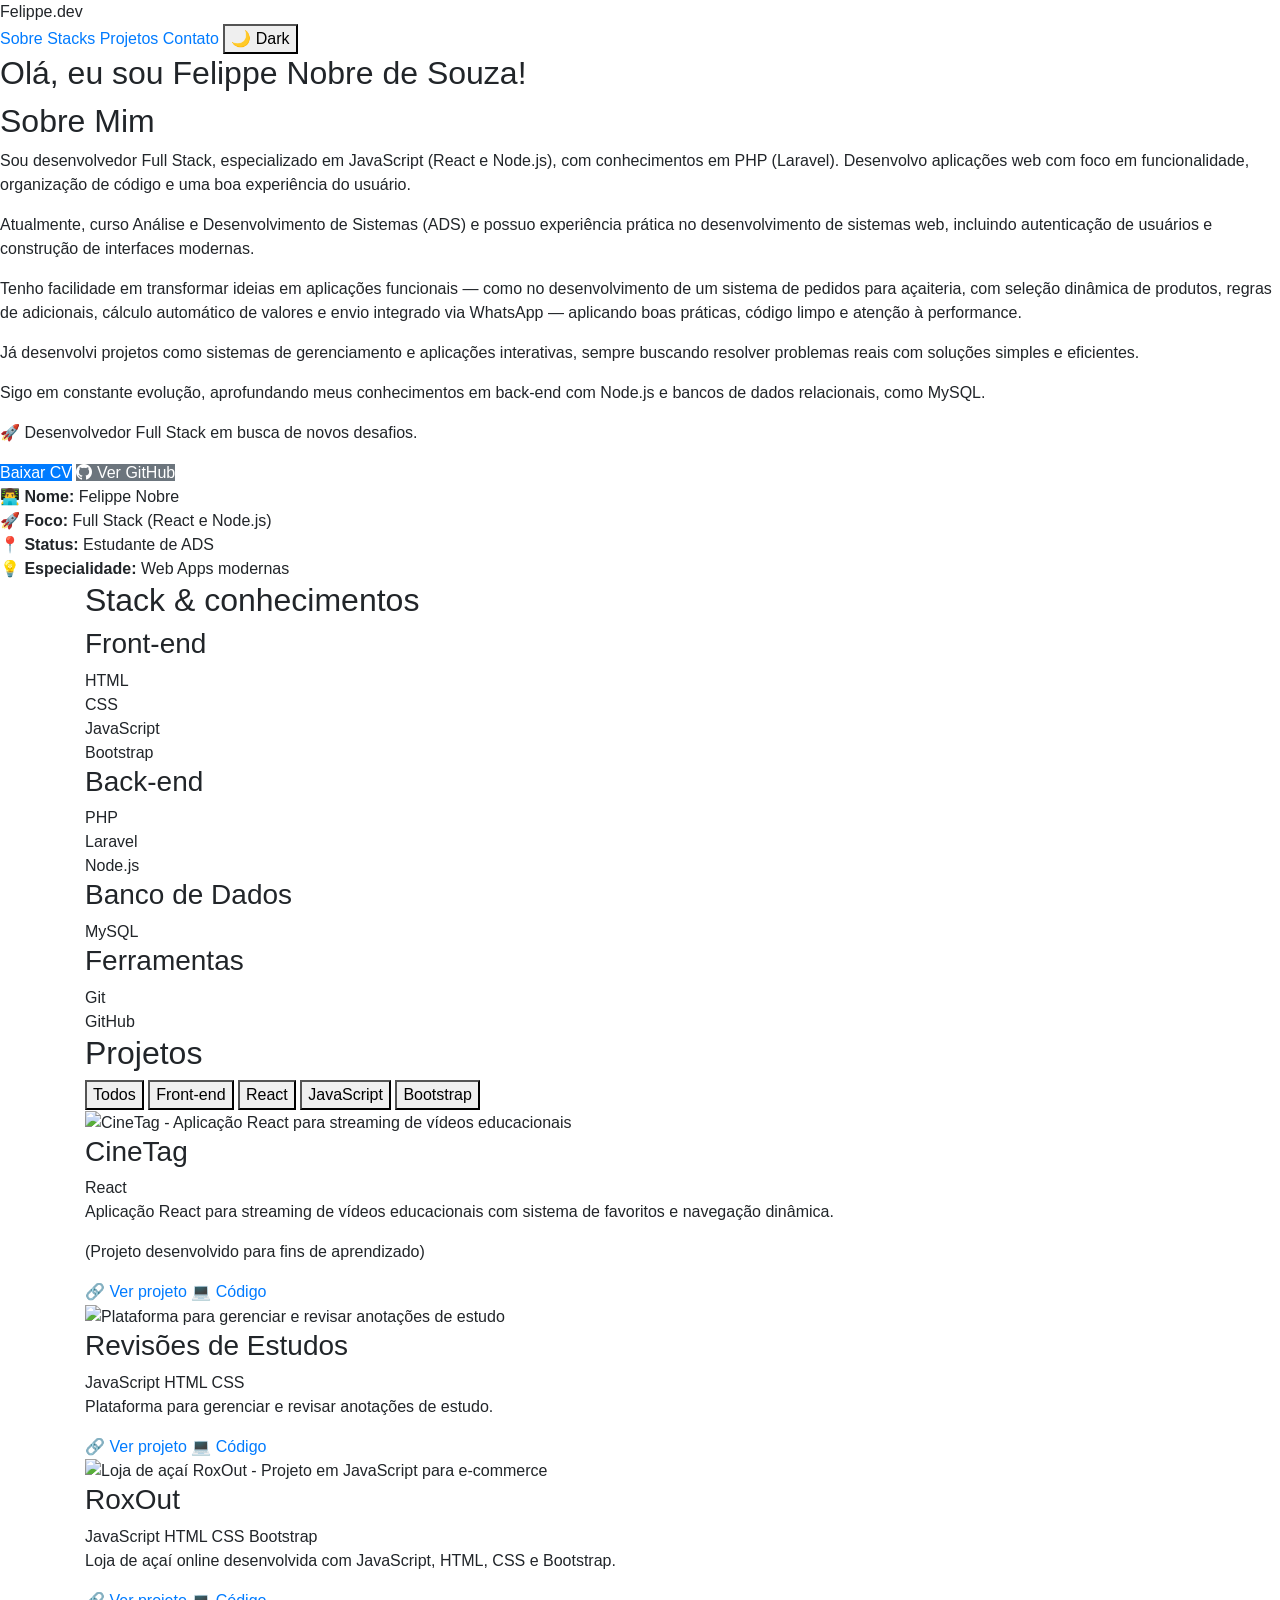
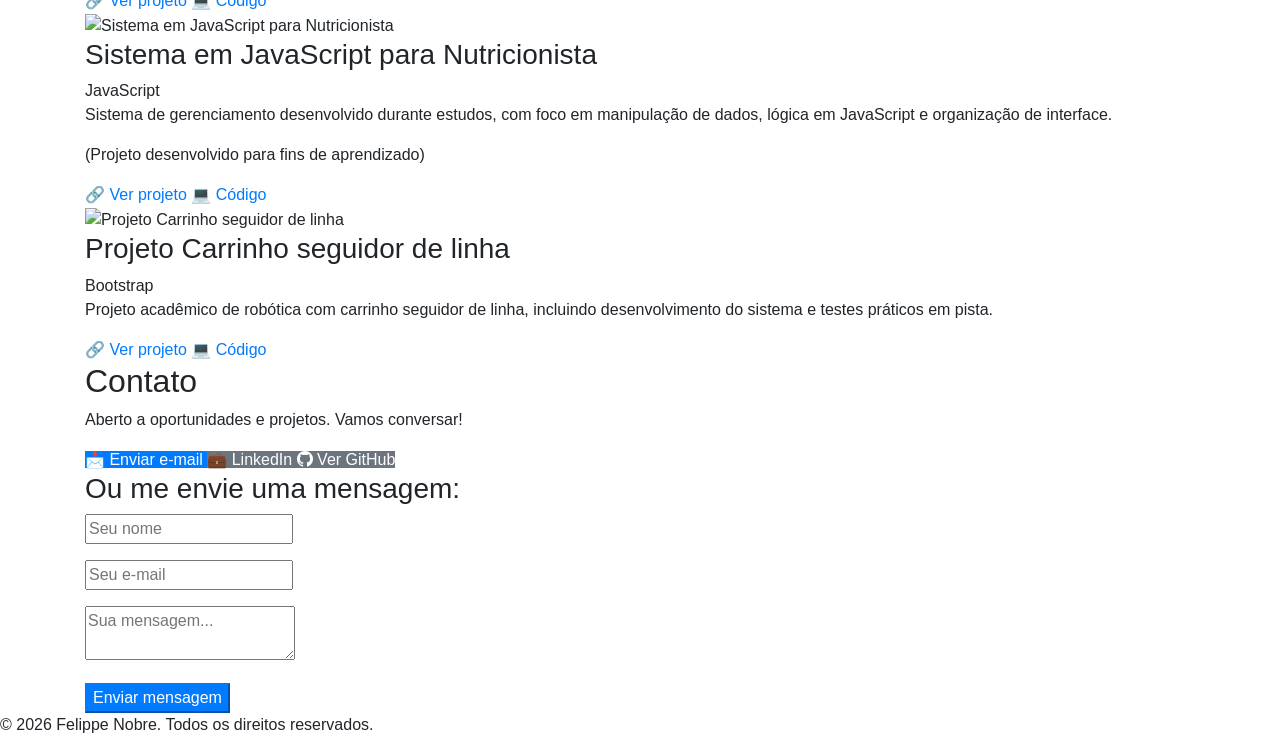
==== index.html @ be6558af "Update index.html" ====
<!DOCTYPE html>
<html lang="pt-BR">

<head>
  <meta charset="UTF-8">
  <meta name="viewport" content="width=device-width, initial-scale=1.0">
  <meta name="description"
    content="Portfólio de Felippe Nobre, desenvolvedor Full Stack especializado em JavaScript e PHP.">
  <title>Felippe Nobre</title>
  <link rel="stylesheet" href="https://stackpath.bootstrapcdn.com/bootstrap/4.5.2/css/bootstrap.min.css">
  <link rel="stylesheet" href="https://cdn.jsdelivr.net/gh/devicons/devicon@latest/devicon.min.css">
  <link href="https://cdn.jsdelivr.net/npm/bootstrap-icons@1.11.3/font/bootstrap-icons.css" rel="stylesheet">
  <link rel="stylesheet" href="src/css/style.css">
  <link rel="stylesheet" href="./src/css/theme.css">
</head>

<body>
  <header class="header">
    <div class="nav-container">

      <div class="logo">
        Felippe.dev
      </div>

      <div class="nav-links">
        <a href="#sobre">Sobre</a>
        <a href="#stacks">Stacks</a>
        <a href="#projetos">Projetos</a>
        <a href="#contato">Contato</a>
        <button class="theme-toggle" onclick="toggleTheme()" id="theme-btn">
          🌙 <span>Dark</span>
        </button>
      </div>

    </div>
  </header>
  <section class="sobre hidden" id="sobre">

    <div class="sobre-container">
      <!-- TEXTO -->
      <div class="sobre-texto">
        <h1 style="font-size: 32px; margin-bottom: 10px;">
          Olá, eu sou <span class="nome">Felippe Nobre de Souza!</span>
        </h1>
        <h2>Sobre Mim</h2>

        <p>
          Sou desenvolvedor Full Stack, especializado em JavaScript (React e Node.js), com conhecimentos em PHP (Laravel). Desenvolvo aplicações web com foco em funcionalidade, organização de código e uma boa experiência do usuário.
        </p>

        <p>
          Atualmente, curso Análise e Desenvolvimento de Sistemas (ADS) e possuo experiência prática no desenvolvimento de sistemas web, incluindo autenticação de usuários e construção de interfaces modernas.
        </p>
        <p>Tenho facilidade em transformar ideias em aplicações funcionais — como no desenvolvimento de um sistema de pedidos para açaiteria, com seleção dinâmica de produtos, regras de adicionais, cálculo automático de valores e envio integrado via WhatsApp — aplicando boas práticas, código limpo e atenção à performance.</p>
        <p>Já desenvolvi projetos como sistemas de gerenciamento e aplicações interativas, sempre buscando resolver problemas reais com soluções simples e eficientes.</p>
        <p>
          Sigo em constante evolução, aprofundando meus conhecimentos em back-end com Node.js e bancos de dados relacionais, como MySQL.
        </p>

        <p class="highlight-text">
          🚀 Desenvolvedor Full Stack em busca de novos desafios.
        </p>

        <!-- BOTÕES -->
        <div class="sobre-buttons">
          <a href="src/Curriculo-Felippe.pdf" class="btn-primary" download>Baixar CV</a>
          <a href="https://github.com/Felippe-nobre" target="_blank" class="btn-secondary bi bi-github">
            Ver GitHub
          </a>
        </div>
      </div>

      <!-- CARD LATERAL -->
      <div class="sobre-card">
        <div><strong>👨‍💻 Nome:</strong> Felippe Nobre</div>
        <div><strong>🚀 Foco:</strong> Full Stack (React e Node.js)</div>
        <div><strong>📍 Status:</strong> Estudante de ADS</div>
        <div><strong>💡 Especialidade:</strong> Web Apps modernas</div>
      </div>

    </div>

  </section>
  <section class="skills-dashboard" id="stacks">

    <div class="container">

      <h2 class="title">Stack & conhecimentos</h2>

      <div class="skills-grid">

        <!-- FRONTEND -->
        <div class="skill-box hidden">
          <h3>Front-end</h3>
          <div class="skill-items">
            <div class="item"><i class="devicon-html5-plain"></i><span>HTML</span></div>
            <div class="item"><i class="devicon-css3-plain"></i><span>CSS</span></div>
            <div class="item"><i class="devicon-javascript-plain"></i><span>JavaScript</span></div>
            <div class="item"><i class="devicon-bootstrap-plain"></i><span>Bootstrap</span></div>
          </div>
        </div>

        <!-- BACKEND -->
        <div class="skill-box hidden">
          <h3>Back-end</h3>
          <div class="skill-items">
            <div class="item"><i class="devicon-php-plain"></i><span>PHP</span></div>
            <div class="item"><i class="devicon-laravel-plain"></i><span>Laravel</span></div>
            <div class="item"><i class="devicon-nodejs-plain"></i><span>Node.js</span></div>
          </div>
        </div>

        <!-- BANCO -->
        <div class="skill-box hidden">
          <h3>Banco de Dados</h3>
          <div class="skill-items">
            <div class="item"><i class="devicon-mysql-plain"></i><span>MySQL</span></div>
          </div>
        </div>

        <!-- FERRAMENTAS -->
        <div class="skill-box hidden">
          <h3>Ferramentas</h3>
          <div class="skill-items">
            <div class="item"><i class="devicon-git-plain"></i><span>Git</span></div>
            <div class="item"><i class="devicon-github-original"></i><span>GitHub</span></div>
          </div>
        </div>

      </div>

    </div>

  </section>



  <section class="projects-section container hidden" id="projetos">

    <h2 class="title">Projetos</h2>

    <!-- FILTROS -->
    <div class="filters">
      <button class="filter-btn active" data-filter="all">Todos</button>
      <button class="filter-btn" data-filter="frontend">Front-end</button>
      <button class="filter-btn" data-filter="react">React</button>
      <button class="filter-btn" data-filter="javascript">JavaScript</button>
      <button class="filter-btn" data-filter="bootstrap">Bootstrap</button>
    </div>

    <!-- GRID DE PROJETOS -->
    <div class="projects-grid">

      <!-- PROJETO -->
      <div class="project-card hidden" data-category="frontend react">
        <img src="src/img/cineTag.png" alt="CineTag - Aplicação React para streaming de vídeos educacionais">

        <div class="project-content">
          <h3>CineTag</h3>

          <div class="tags">
            <span>React</span>
          </div>

          <p>Aplicação React para streaming de vídeos educacionais com sistema de favoritos e navegação dinâmica.</p>
          <p>(Projeto desenvolvido para fins de aprendizado)</p>

          <div class="project-links">
            <a href="https://cinetag-beta-hazel.vercel.app/" target="_blank">🔗 Ver projeto</a>
            <a href="https://github.com/Felippe-nobre/React/tree/main/cinetag" target="_blank">💻 Código</a>
          </div>
        </div>
      </div>
      <!-- PROJETO -->
      <div class="project-card hidden" data-category="frontend javascript">
        <img src="src/img/revisões.png" alt="Plataforma para gerenciar e revisar anotações de estudo">

        <div class="project-content">
          <h3>Revisões de Estudos</h3>

          <div class="tags">
            <span>JavaScript</span>
            <span>HTML</span>
            <span>CSS</span>
          </div>

          <p>Plataforma para gerenciar e revisar anotações de estudo.</p>

          <div class="project-links">
            <a href="https://dev-guia.vercel.app/" target="_blank">🔗 Ver projeto</a>
            <a href="https://github.com/Felippe-nobre/estudos" target="_blank">💻 Código</a>
          </div>
        </div>
      </div>
      <div class="project-card hidden" data-category="frontend javascript bootstrap">
        <img src="src/img/RoxOut.png" alt="Loja de açaí RoxOut - Projeto em JavaScript para e-commerce">

        <div class="project-content">
          <h3>RoxOut</h3>

          <div class="tags">
            <span>JavaScript</span>
            <span>HTML</span>
            <span>CSS</span>
            <span>Bootstrap</span>
          </div>

          <p>Loja de açaí online desenvolvida com JavaScript, HTML, CSS e Bootstrap.</p>

          <div class="project-links">
            <a href="https://loja-acai-silk.vercel.app/" target="_blank">🔗 Ver projeto</a>
            <a href="https://github.com/Felippe-nobre/Loja-Acai" target="_blank">💻 Código</a>
          </div>
        </div>
      </div>

      <div class="project-card hidden" data-category="frontend javascript">
        <img src="src/img/nutricionista.png" alt="Sistema em JavaScript para Nutricionista">

        <div class="project-content">
          <h3>Sistema em JavaScript para Nutricionista</h3>

          <div class="tags">
            <span>JavaScript</span>
          </div>

          <p>Sistema de gerenciamento desenvolvido durante estudos, com foco em manipulação de dados, lógica em
            JavaScript e organização de interface.</p>
          <p>(Projeto desenvolvido para fins de aprendizado)</p>

          <div class="project-links">
            <a href="https://aparecida-nutricionista-chi.vercel.app/" target="_blank">🔗 Ver projeto</a>
            <a href="https://github.com/Felippe-nobre/Alura-Saga-JavaScript" target="_blank">💻 Código</a>
          </div>
        </div>
      </div>
      <div class="project-card hidden" data-category="frontend bootstrap javascript">
        <img src="src/img/projeto-carrinho.png" alt="Projeto Carrinho seguidor de linha">

        <div class="project-content">
          <h3>Projeto Carrinho seguidor de linha</h3>

          <div class="tags">
            <span>Bootstrap</span>
          </div>

          <p>Projeto acadêmico de robótica com carrinho seguidor de linha, incluindo desenvolvimento do sistema e testes
            práticos em pista.</p>

          <div class="project-links">
            <a href="https://site-carrinho-odisseia.vercel.app/" target="_blank">🔗 Ver projeto</a>
            <a href="https://github.com/grupoodisseia6/site-carrinho-odisseia" target="_blank">💻 Código</a>
          </div>
        </div>
      </div>
    </div>
  </section>

  <section class="contact-section container hidden" id="contato">

    <h2 class="title">Contato</h2>

    <p class="contact-description">
      Aberto a oportunidades e projetos. Vamos conversar!
    </p>

    <!-- AÇÕES PRINCIPAIS -->
    <div class="contact-actions">

      <a href="mailto:felippenobresouza@gmail.com" class="btn-primary">
        📩 Enviar e-mail
      </a>

      <a href="https://linkedin.com/in/felippe-nobre-de-souza/" target="_blank" class="btn-secondary">
        💼 LinkedIn
      </a>
      <a href="https://github.com/Felippe-nobre" target="_blank" class="btn-secondary bi bi-github">
        Ver GitHub
      </a>

    </div>

    <!-- FORM OPCIONAL -->
    <h3 class="contact-subtitle">Ou me envie uma mensagem:</h3>

    <form id="contact-form" class="contact-form">

      <div class="form-group">
        <input type="text" name="name" placeholder="Seu nome" required aria-label="Seu nome">
      </div>

      <div class="form-group">
        <input type="email" name="email" placeholder="Seu e-mail" required aria-label="Seu e-mail">
      </div>

      <div class="form-group">
        <textarea name="message" placeholder="Sua mensagem..." required aria-label="Sua mensagem"
          maxlength="500"></textarea>
      </div>

      <button type="submit" class="btn-primary" id="submit-btn">
        Enviar mensagem
      </button>

    </form>

    <p id="success-msg" class="success-msg" style="display:none;">
      Mensagem enviada com sucesso!
    </p>

  </section>
  <footer class="footer">
    <p>&copy; 2026 Felippe Nobre. Todos os direitos reservados.</p>
  </footer>

</body>
<script src="https://cdn.jsdelivr.net/npm/@emailjs/browser@4/dist/email.min.js"></script>
<script src="./src/js/script.js"></script>

</html>
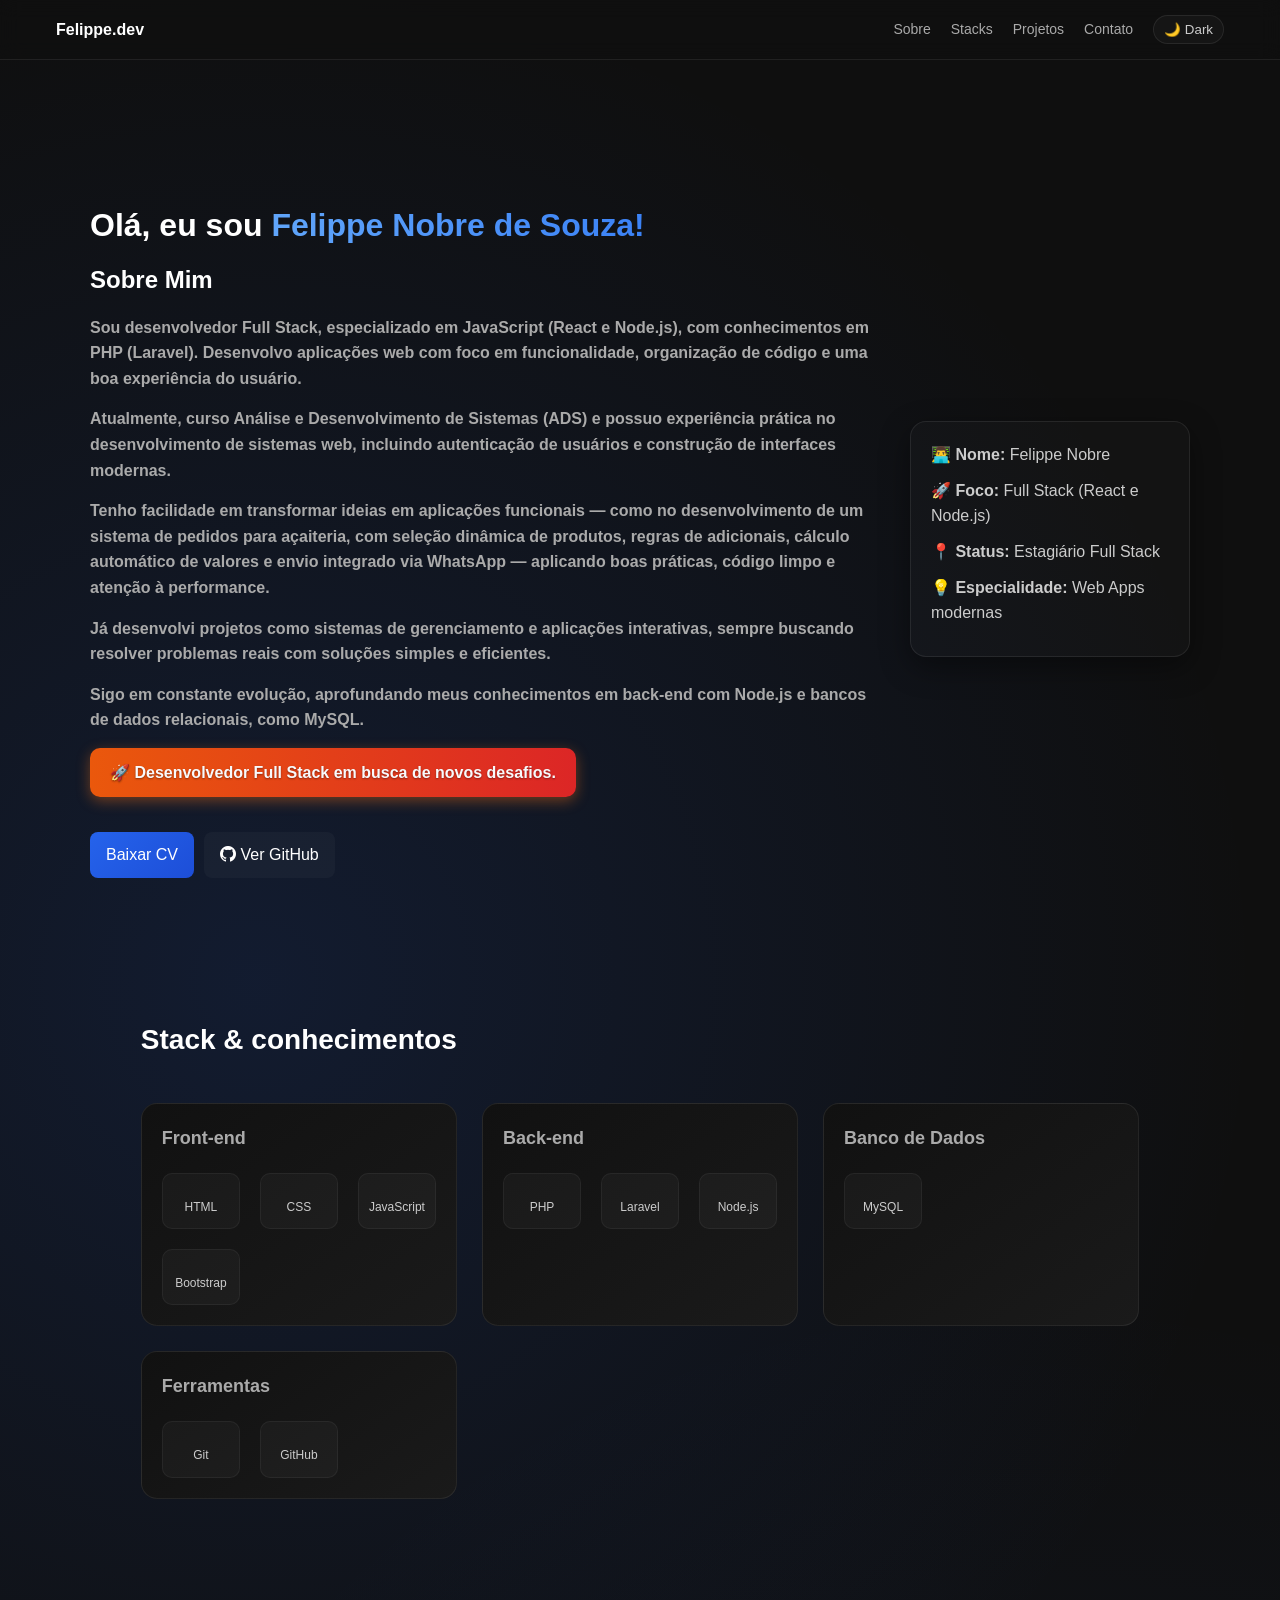
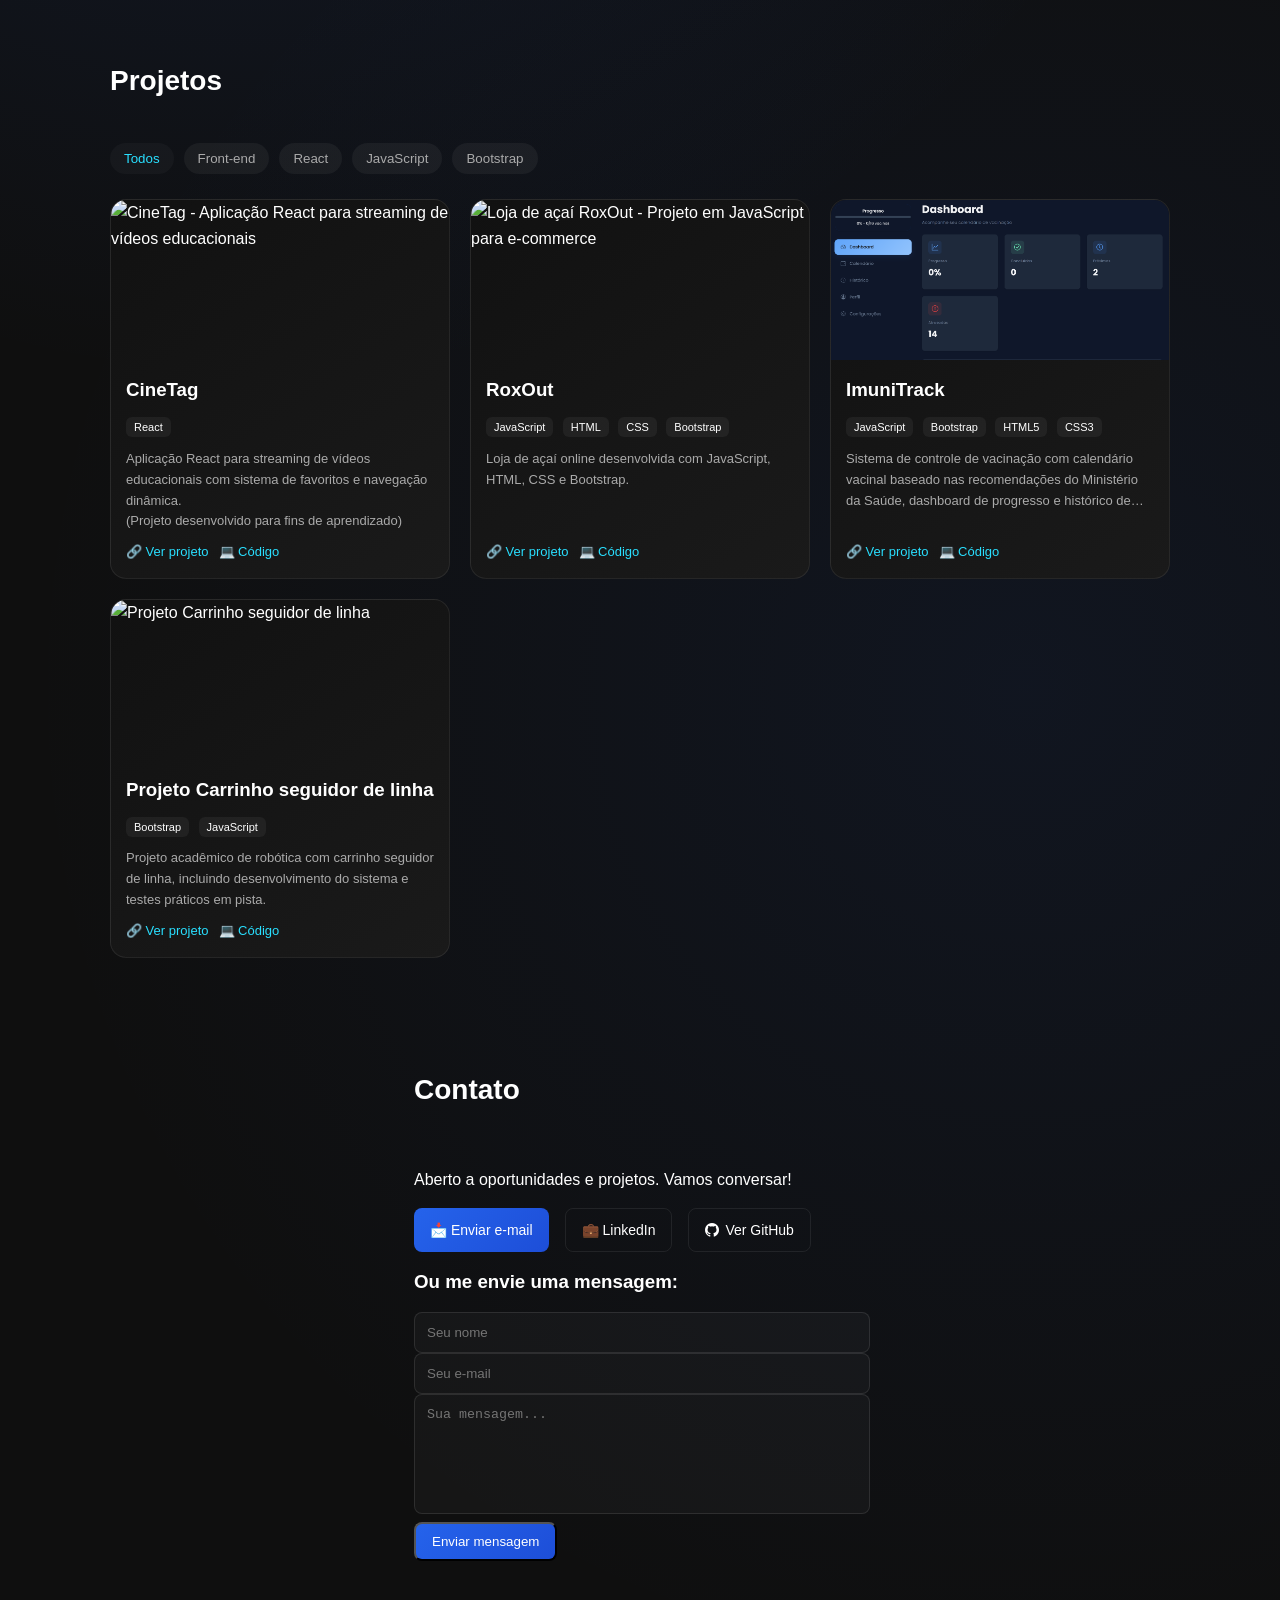
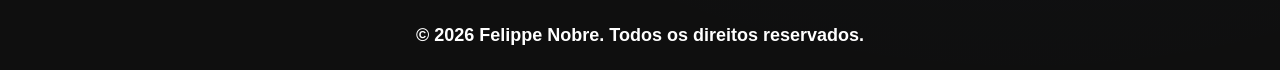
==== commit b7e6bc5a: "Melhorando o Portfólio" ====
--- a/index.html
+++ b/index.html
@@ -5,16 +5,48 @@
   <meta charset="UTF-8">
   <meta name="viewport" content="width=device-width, initial-scale=1.0">
   <meta name="description"
-    content="Portfólio de Felippe Nobre, desenvolvedor Full Stack especializado em JavaScript e PHP.">
-  <title>Felippe Nobre</title>
-  <link rel="stylesheet" href="https://stackpath.bootstrapcdn.com/bootstrap/4.5.2/css/bootstrap.min.css">
+    content="Portfólio de Felippe Nobre, desenvolvedor Full Stack especializado em JavaScript (React, Node.js) e PHP (Laravel). Confira meus projetos e currículo.">
+  <title>Felippe Nobre — Desenvolvedor Full Stack</title>
+
+  <link rel="canonical" href="https://felippe-nobre.vercel.app/">
+
+  <!-- Open Graph -->
+  <meta property="og:type" content="website">
+  <meta property="og:title" content="Felippe Nobre — Desenvolvedor Full Stack">
+  <meta property="og:description"
+    content="Desenvolvedor Full Stack especializado em JavaScript (React, Node.js) e PHP (Laravel).">
+  <meta property="og:url" content="https://felippe-nobre.vercel.app/">
+  <meta property="og:locale" content="pt_BR">
+
+  <!-- Favicon rápido -->
+  <link rel="icon"
+    href="data:image/svg+xml,<svg xmlns=%22http://www.w3.org/2000/svg%22 viewBox=%220 0 100 100%22><text y=%22.9em%22 font-size=%2290%22>%F0%9F%92%BB</text></svg>">
+
   <link rel="stylesheet" href="https://cdn.jsdelivr.net/gh/devicons/devicon@latest/devicon.min.css">
   <link href="https://cdn.jsdelivr.net/npm/bootstrap-icons@1.11.3/font/bootstrap-icons.css" rel="stylesheet">
   <link rel="stylesheet" href="src/css/style.css">
   <link rel="stylesheet" href="./src/css/theme.css">
+
+  <!-- Fallback para quando o JavaScript não carrega: garante que o conteúdo (que depende de .show) fique visível -->
+  <noscript>
+    <style>
+      .hidden {
+        opacity: 1 !important;
+        transform: none !important;
+        filter: none !important;
+      }
+    </style>
+  </noscript>
 </head>
 
 <body>
+  <!-- Aplica o tema salvo ANTES de qualquer renderização, evitando "flash" de tema -->
+  <script>
+    if (localStorage.getItem('theme') === 'light') {
+      document.body.classList.add('light');
+    }
+  </script>
+
   <header class="header">
     <div class="nav-container">
 
@@ -27,7 +59,7 @@
         <a href="#stacks">Stacks</a>
         <a href="#projetos">Projetos</a>
         <a href="#contato">Contato</a>
-        <button class="theme-toggle" onclick="toggleTheme()" id="theme-btn">
+        <button class="theme-toggle" onclick="toggleTheme()" id="theme-btn" aria-label="Alternar tema claro/escuro">
           🌙 <span>Dark</span>
         </button>
       </div>
@@ -39,22 +71,29 @@
     <div class="sobre-container">
       <!-- TEXTO -->
       <div class="sobre-texto">
-        <h1 style="font-size: 32px; margin-bottom: 10px;">
+        <h1 class="titulo-hero">
           Olá, eu sou <span class="nome">Felippe Nobre de Souza!</span>
         </h1>
         <h2>Sobre Mim</h2>
 
         <p>
-          Sou desenvolvedor Full Stack, especializado em JavaScript (React e Node.js), com conhecimentos em PHP (Laravel). Desenvolvo aplicações web com foco em funcionalidade, organização de código e uma boa experiência do usuário.
+          Sou desenvolvedor Full Stack, especializado em JavaScript (React e Node.js), com conhecimentos em PHP
+          (Laravel). Desenvolvo aplicações web com foco em funcionalidade, organização de código e uma boa experiência
+          do usuário.
         </p>
 
         <p>
-          Atualmente, curso Análise e Desenvolvimento de Sistemas (ADS) e possuo experiência prática no desenvolvimento de sistemas web, incluindo autenticação de usuários e construção de interfaces modernas.
+          Atualmente, curso Análise e Desenvolvimento de Sistemas (ADS) e possuo experiência prática no desenvolvimento
+          de sistemas web, incluindo autenticação de usuários e construção de interfaces modernas.
         </p>
-        <p>Tenho facilidade em transformar ideias em aplicações funcionais — como no desenvolvimento de um sistema de pedidos para açaiteria, com seleção dinâmica de produtos, regras de adicionais, cálculo automático de valores e envio integrado via WhatsApp — aplicando boas práticas, código limpo e atenção à performance.</p>
-        <p>Já desenvolvi projetos como sistemas de gerenciamento e aplicações interativas, sempre buscando resolver problemas reais com soluções simples e eficientes.</p>
+        <p>Tenho facilidade em transformar ideias em aplicações funcionais — como no desenvolvimento de um sistema de
+          pedidos para açaiteria, com seleção dinâmica de produtos, regras de adicionais, cálculo automático de valores
+          e envio integrado via WhatsApp — aplicando boas práticas, código limpo e atenção à performance.</p>
+        <p>Já desenvolvi projetos como sistemas de gerenciamento e aplicações interativas, sempre buscando resolver
+          problemas reais com soluções simples e eficientes.</p>
         <p>
-          Sigo em constante evolução, aprofundando meus conhecimentos em back-end com Node.js e bancos de dados relacionais, como MySQL.
+          Sigo em constante evolução, aprofundando meus conhecimentos em back-end com Node.js e bancos de dados
+          relacionais, como MySQL.
         </p>
 
         <p class="highlight-text">
@@ -74,7 +113,7 @@
       <div class="sobre-card">
         <div><strong>👨‍💻 Nome:</strong> Felippe Nobre</div>
         <div><strong>🚀 Foco:</strong> Full Stack (React e Node.js)</div>
-        <div><strong>📍 Status:</strong> Estudante de ADS</div>
+        <div><strong>📍 Status:</strong> Estagiário Full Stack</div>
         <div><strong>💡 Especialidade:</strong> Web Apps modernas</div>
       </div>
 
@@ -153,7 +192,8 @@
 
       <!-- PROJETO -->
       <div class="project-card hidden" data-category="frontend react">
-        <img src="src/img/cineTag.png" alt="CineTag - Aplicação React para streaming de vídeos educacionais">
+        <img src="src/img/cineTag.png" alt="CineTag - Aplicação React para streaming de vídeos educacionais" width="280"
+          height="160">
 
         <div class="project-content">
           <h3>CineTag</h3>
@@ -171,29 +211,10 @@
           </div>
         </div>
       </div>
-      <!-- PROJETO -->
-      <div class="project-card hidden" data-category="frontend javascript">
-        <img src="src/img/revisões.png" alt="Plataforma para gerenciar e revisar anotações de estudo">
-
-        <div class="project-content">
-          <h3>Revisões de Estudos</h3>
-
-          <div class="tags">
-            <span>JavaScript</span>
-            <span>HTML</span>
-            <span>CSS</span>
-          </div>
-
-          <p>Plataforma para gerenciar e revisar anotações de estudo.</p>
-
-          <div class="project-links">
-            <a href="https://dev-guia.vercel.app/" target="_blank">🔗 Ver projeto</a>
-            <a href="https://github.com/Felippe-nobre/estudos" target="_blank">💻 Código</a>
-          </div>
-        </div>
-      </div>
+
       <div class="project-card hidden" data-category="frontend javascript bootstrap">
-        <img src="src/img/RoxOut.png" alt="Loja de açaí RoxOut - Projeto em JavaScript para e-commerce">
+        <img src="src/img/RoxOut.png" alt="Loja de açaí RoxOut - Projeto em JavaScript para e-commerce" width="280"
+          height="160">
 
         <div class="project-content">
           <h3>RoxOut</h3>
@@ -214,34 +235,40 @@
         </div>
       </div>
 
-      <div class="project-card hidden" data-category="frontend javascript">
-        <img src="src/img/nutricionista.png" alt="Sistema em JavaScript para Nutricionista">
+      <div class="project-card hidden" data-category="frontend javascript bootstrap">
+        <img src="src/img/imuni-track.vercel.app_.png" alt="ImuniTrack - Dashboard de controle de vacinação com calendário vacinal" width="280"
+          height="160">
 
         <div class="project-content">
-          <h3>Sistema em JavaScript para Nutricionista</h3>
+          <h3>ImuniTrack</h3>
 
           <div class="tags">
             <span>JavaScript</span>
-          </div>
-
-          <p>Sistema de gerenciamento desenvolvido durante estudos, com foco em manipulação de dados, lógica em
-            JavaScript e organização de interface.</p>
-          <p>(Projeto desenvolvido para fins de aprendizado)</p>
+            <span>Bootstrap</span>
+            <span>HTML5</span>
+            <span>CSS3</span>
+          </div>
+          <p>
+            Sistema de controle de vacinação com calendário vacinal baseado nas recomendações
+            do Ministério da Saúde, dashboard de progresso e histórico de doses, com
+            login/cadastro e dados salvos localmente.
+          </p>
 
           <div class="project-links">
-            <a href="https://aparecida-nutricionista-chi.vercel.app/" target="_blank">🔗 Ver projeto</a>
-            <a href="https://github.com/Felippe-nobre/Alura-Saga-JavaScript" target="_blank">💻 Código</a>
+            <a href="https://imuni-track.vercel.app/" target="_blank">🔗 Ver projeto</a>
+            <a href="https://github.com/Felippe-nobre/ImuniTrack" target="_blank">💻 Código</a>
           </div>
         </div>
       </div>
       <div class="project-card hidden" data-category="frontend bootstrap javascript">
-        <img src="src/img/projeto-carrinho.png" alt="Projeto Carrinho seguidor de linha">
+        <img src="src/img/projeto-carrinho.png" alt="Projeto Carrinho seguidor de linha" width="280" height="160">
 
         <div class="project-content">
           <h3>Projeto Carrinho seguidor de linha</h3>
 
           <div class="tags">
             <span>Bootstrap</span>
+            <span>JavaScript</span>
           </div>
 
           <p>Projeto acadêmico de robótica com carrinho seguidor de linha, incluindo desenvolvimento do sistema e testes
@@ -267,7 +294,7 @@
     <!-- AÇÕES PRINCIPAIS -->
     <div class="contact-actions">
 
-      <a href="mailto:felippenobresouza@gmail.com" class="btn-primary">
+      <a href="mailto:felippenobredesouza@gmail.com" class="btn-primary">
         📩 Enviar e-mail
       </a>
 
@@ -317,4 +344,4 @@
 <script src="https://cdn.jsdelivr.net/npm/@emailjs/browser@4/dist/email.min.js"></script>
 <script src="./src/js/script.js"></script>
 
-</html>
+</html>
--- a/src/css/style.css
+++ b/src/css/style.css
@@ -0,0 +1,797 @@
+/* 🎨 
+   THEME SYSTEM (PRO LEVEL)
+ */
+
+:root {
+  /* 🔲 BACKGROUNDS */
+  --bg-main: #0f0f0f;
+  --bg-card: linear-gradient(145deg, #111, #1a1a1a);
+  --bg-item: rgba(255, 255, 255, 0.03);
+  --bg-header: rgba(15, 15, 15, 0.6);
+  --bg-highlight: #f8fafc;
+
+  /* 🔵 BRAND (AZUL ROYAL) */
+  --color-primary: #2563eb;
+  --color-primary-strong: #1d4ed8;
+  --color-primary-soft: rgba(37, 99, 235, 0.15);
+
+  /* 🌈 GRADIENTS */
+  --gradient-name: linear-gradient(90deg, #60a5fa, #3b82f6, #8b5cf6);
+  --gradient-button: linear-gradient(135deg, #2563eb, #1d4ed8);
+  --gradiente-destaque: linear-gradient(90deg, #ea580c, #dc2626);
+
+  /* 🔤 TEXT */
+  --text-primary: #ffffff;
+  --text-secondary: #cccccc;
+  --text-muted: #aaaaaa;
+  --color-project: #29dfff;
+
+  /* 🧱 BORDERS */
+  --border-soft: rgba(255, 255, 255, 0.08);
+  --border-item: rgba(255, 255, 255, 0.05);
+  --border-focus: rgba(37, 99, 235, 0.4);
+
+  /* ✨ SHADOWS */
+  --shadow-soft: rgba(37, 99, 235, 0.15);
+  --shadow-strong: rgba(37, 99, 235, 0.3);
+
+  /* 📐 UI */
+  --radius-lg: 16px;
+  --radius-md: 10px;
+
+  /* ⚡ TRANSITION */
+  --transition: 0.3s ease;
+}
+
+/* 🌐 RESET */
+* {
+  margin: 0;
+  padding: 0;
+  box-sizing: border-box;
+}
+
+html {
+  scroll-behavior: smooth;
+}
+
+/* CONTAINER (substitui a dependência do Bootstrap, usado só para isso) */
+.container {
+  max-width: 1100px;
+  margin: 0 auto;
+  padding: 0 20px;
+}
+
+/* Compensa o header sticky ao navegar pelas âncoras do menu */
+.sobre,
+.skills-dashboard,
+.projects-section,
+.contact-section {
+  scroll-margin-top: 80px;
+}
+
+/* BODY */
+body {
+  font-family: "Segoe UI", Tahoma, Geneva, Verdana, sans-serif;
+
+  background:
+    radial-gradient(
+      circle at 20% 30%,
+      var(--color-primary-soft),
+      transparent 40%
+    ),
+    radial-gradient(
+      circle at 80% 70%,
+      rgba(37, 99, 235, 0.08),
+      transparent 40%
+    ),
+    var(--bg-main);
+
+  color: var(--text-primary);
+  line-height: 1.6;
+}
+
+/* NOME COM GRADIENT */
+.nome {
+  background: var(--gradient-name);
+  background-size: 200% auto;
+
+  -webkit-background-clip: text;
+  -webkit-text-fill-color: transparent;
+
+  animation: shine 4s linear infinite;
+}
+
+/* TÍTULO PRINCIPAL (Hero) */
+.titulo-hero {
+  font-size: 32px;
+  margin-bottom: 10px;
+}
+
+@keyframes shine {
+  to {
+    background-position: 150% center;
+  }
+}
+
+/* HEADER */
+.header {
+  position: sticky;
+  top: 0;
+  width: 100%;
+  z-index: 1000;
+
+  backdrop-filter: blur(10px);
+  background: var(--bg-header);
+
+  border-bottom: 1px solid var(--border-soft);
+
+  overflow-x: hidden;
+}
+
+.nav-container {
+  max-width: 1200px;
+  margin: 0 auto;
+
+  display: flex;
+  justify-content: space-between;
+  align-items: center;
+
+  padding: 15px 16px;
+}
+
+/* LOGO */
+.logo {
+  font-weight: bold;
+  font-size: 16px;
+  color: var(--text-primary);
+  white-space: nowrap;
+}
+
+/* NAV */
+.nav-links {
+  display: flex;
+  align-items: center;
+  gap: 20px;
+  flex-wrap: wrap;
+}
+
+.nav-links a {
+  color: var(--text-muted);
+  text-decoration: none;
+  font-size: 14px;
+  position: relative;
+  transition: var(--transition);
+  white-space: nowrap;
+}
+
+.nav-links a::after {
+  content: "";
+  position: absolute;
+  bottom: -5px;
+  left: 0;
+
+  width: 0%;
+  height: 2px;
+  background: var(--color-primary);
+
+  transition: var(--transition);
+}
+
+.nav-links a:hover {
+  color: var(--text-primary);
+}
+
+.nav-links a:hover::after {
+  width: 100%;
+}
+
+/* BOTÃO TEMA */
+.theme-toggle {
+  background: var(--bg-item);
+  border: 1px solid var(--border-soft);
+  color: var(--text-secondary);
+
+  padding: 6px 10px;
+  border-radius: 20px;
+
+  cursor: pointer;
+  transition: var(--transition);
+
+  white-space: nowrap;
+  flex-shrink: 0;
+}
+
+.theme-toggle:hover {
+  background: var(--bg-card);
+  color: var(--text-primary);
+}
+
+/* SOBRE */
+
+.sobre {
+  margin-top: 80px;
+  padding: 60px 20px;
+}
+
+.sobre-container {
+  max-width: 1100px;
+  margin: 0 auto;
+
+  display: grid;
+  grid-template-columns: 1fr 280px;
+  gap: 40px;
+  align-items: center;
+}
+
+.sobre-texto h2 {
+  margin-bottom: 15px;
+}
+
+.sobre-texto p {
+  color: var(--text-muted);
+  margin-bottom: 15px;
+  font-weight: bold;
+}
+
+/* BOTÕES */
+
+.sobre-buttons {
+  margin-top: 20px;
+  display: flex;
+  gap: 10px;
+}
+
+.sobre-texto .highlight-text  {
+  background: var(--gradiente-destaque);
+  border: none;
+  color: var(--bg-highlight);
+
+  padding: 12px 20px;
+  border-radius: 10px;
+  text-decoration: none;
+  font-weight: 600;
+
+  display: inline-flex;
+  align-items: center;
+  gap: 8px;
+  text-shadow: 0 1px 2px rgba(0,0,0,0.4);
+
+  transition: all 0.3s ease;
+  box-shadow: 0 4px 14px rgba(249, 115, 22, 0.4);
+}
+
+.sobre-texto .highlight-text:hover {
+  transform: translateY(-2px);
+  box-shadow: 0 8px 20px rgba(249, 115, 22, 0.6);
+}
+
+.sobre-texto .highlight-text:active {
+  transform: scale(0.98);
+}
+
+
+.btn-primary {
+  background: var(--gradient-button);
+  color: #fff;
+
+  padding: 10px 16px;
+  border-radius: 8px;
+  text-decoration: none;
+
+  transition: var(--transition);
+}
+
+.btn-primary:hover {
+  transform: translateY(-2px);
+  box-shadow: 0 5px 20px var(--shadow-soft);
+}
+
+.btn-secondary {
+  background: var(--bg-item);
+  color: #fff;
+
+  padding: 10px 16px;
+  border-radius: 8px;
+  text-decoration: none;
+
+  transition: var(--transition);
+}
+
+.btn-secondary:hover {
+  background: rgba(255, 255, 255, 0.1);
+}
+
+/* CARD SOBRE */
+
+.sobre-card {
+  background: rgba(255, 255, 255, 0.02);
+  backdrop-filter: blur(10px);
+
+  padding: 20px;
+  border-radius: var(--radius-lg);
+
+  border: 1px solid var(--border-soft);
+
+  box-shadow: 0 10px 30px rgba(0, 0, 0, 0.4);
+
+  transition: var(--transition);
+}
+
+.sobre-card:hover {
+  transform: translateY(-5px);
+}
+
+.sobre-card div {
+  margin-bottom: 10px;
+  color: var(--text-secondary);
+}
+
+/* SKILLS */
+
+.skills-dashboard {
+  padding: 80px 20px;
+  display: flex;
+  flex-direction: column;
+  align-items: center;
+}
+
+.title {
+  margin-bottom: 40px;
+  font-size: 28px;
+
+  width: 100%;
+  max-width: 1100px;
+}
+
+/* GRID */
+
+.skills-grid {
+  width: 100%;
+  max-width: 1100px;
+
+  display: grid;
+  grid-template-columns: repeat(auto-fit, minmax(280px, 1fr));
+  gap: 25px;
+}
+
+/* CARD */
+
+.skill-box {
+  position: relative;
+  overflow: hidden;
+
+  background: var(--bg-card);
+  border-radius: var(--radius-lg);
+  padding: 20px;
+
+  border: 1px solid var(--border-soft);
+
+  transition: var(--transition);
+
+  display: flex;
+  flex-direction: column;
+}
+
+/* brilho */
+.skill-box::before {
+  content: "";
+  position: absolute;
+  top: 0;
+  left: -100%;
+  width: 100%;
+  height: 100%;
+
+  background: linear-gradient(
+    120deg,
+    transparent,
+    rgba(255, 255, 255, 0.1),
+    transparent
+  );
+
+  transition: 0.6s;
+}
+
+.skill-box:hover {
+  transform: translateY(-8px) scale(1.01);
+
+  box-shadow:
+    0 15px 40px var(--shadow-soft),
+    0 0 20px var(--shadow-soft);
+}
+
+.skill-box:hover::before {
+  left: 100%;
+}
+
+.skill-box h3 {
+  margin-bottom: 20px;
+  font-size: 18px;
+  color: var(--text-muted);
+}
+
+/* ITEMS */
+
+.skill-items {
+  display: grid;
+  grid-template-columns: repeat(3, 1fr);
+  gap: 20px;
+  justify-items: center;
+}
+
+/* ÍCONE */
+.skill-items i {
+  font-size: 26px;
+  margin-bottom: 8px;
+  color: var(--color-primary);
+}
+
+/* CARD ITEM */
+.item {
+  width: 100%;
+  max-width: 90px;
+
+  display: flex;
+  flex-direction: column;
+  align-items: center;
+  justify-content: center;
+
+  background: var(--bg-item);
+  border-radius: var(--radius-md);
+  padding: 14px 10px;
+  text-align: center;
+
+  border: 1px solid var(--border-item);
+  transition: var(--transition);
+
+  position: relative;
+  overflow: hidden;
+}
+
+/* EFEITO DE FUNDO */
+.item::after {
+  content: "";
+  position: absolute;
+  inset: 0;
+
+  background: radial-gradient(
+    circle at center,
+    var(--color-primary-soft),
+    transparent 70%
+  );
+
+  opacity: 0;
+  transition: var(--transition);
+}
+
+/* HOVER */
+.item:hover {
+  transform: translateY(-6px);
+  border: 1px solid var(--color-primary);
+
+  box-shadow: 0 8px 20px var(--shadow-strong);
+}
+
+.item:hover::after {
+  opacity: 1;
+}
+
+/* TEXTO */
+.item span {
+  font-size: 12px;
+  color: var(--text-secondary);
+  margin-top: 4px;
+  line-height: 1.2;
+}
+
+/* (opcional) hover no texto */
+.item:hover span {
+  color: var(--text-primary);
+}
+
+/* ANIMAÇÃO */
+
+.hidden {
+  opacity: 0;
+  transform: translateY(40px) scale(0.98);
+  filter: blur(6px);
+  transition: all 0.7s cubic-bezier(0.22, 1, 0.36, 1);
+}
+
+.show {
+  opacity: 1;
+  transform: translateY(0) scale(1);
+  filter: blur(0);
+}
+
+/* 📁 PROJETOS */
+
+.projects-section {
+  padding: 80px 20px;
+}
+
+.filters {
+  display: flex;
+  gap: 10px;
+  flex-wrap: wrap;
+  margin-bottom: 25px;
+}
+
+.filter-btn {
+  background: var(--border-item);
+  border: none;
+  color: var(--text-muted);
+
+  padding: 8px 14px;
+  border-radius: 20px;
+
+  cursor: pointer;
+  transition: 0.3s;
+}
+
+.filter-btn:hover,
+.filter-btn.active {
+  background: var(--bg-item);
+  color: var(--color-project);
+}
+
+/* GRID DE PROJETOS */
+
+.projects-grid {
+  display: grid;
+  grid-template-columns: repeat(auto-fit, minmax(280px, 1fr));
+  gap: 20px;
+  align-items: stretch; 
+}
+
+.project-card {
+  background: var(--bg-card);
+  border-radius: 16px;
+  overflow: hidden;
+
+  border: 1px solid rgba(255, 255, 255, 0.08);
+  transition: 0.3s;
+
+  display: flex;
+  flex-direction: column;
+  height: 100%; 
+}
+
+.project-card:hover {
+  transform: translateY(-5px);
+  box-shadow: 0 10px 30px rgba(255, 140, 0, 0.15);
+}
+
+.project-card img {
+  width: 100%;
+  height: 160px;
+  object-fit: cover;
+}
+
+.project-content {
+  padding: 15px;
+  display: flex;
+  flex-direction: column;
+  flex: 1;
+}
+
+.project-content h3 {
+  margin-bottom: 8px;
+}
+
+.project-content p {
+  font-size: 13px;
+  color: var(--text-muted);
+
+  display: -webkit-box;
+  -webkit-line-clamp: 3;
+  -webkit-box-orient: vertical;
+  overflow: hidden;
+}
+.tags {
+  margin-bottom: 10px;
+}
+
+.tags span {
+  background: var(--border-item);
+  padding: 4px 8px;
+  border-radius: 6px;
+  font-size: 11px;
+  margin-right: 5px;
+}
+
+.project-links {
+  margin-top: auto; 
+  display: flex;
+  gap: 10px;
+  flex-wrap: wrap;
+}
+
+.project-content a {
+  display: inline-block;
+  margin-top: 10px;
+  color: var(--color-project);
+  font-size: 13px;
+  text-decoration: none;
+}
+
+/* 📞 CONTATO */
+
+.contact-section {
+  max-width: 500px;
+  margin-top: 30px;
+  padding-left: 1.5rem;
+  display: flex;
+  flex-direction: column;
+  gap: 15px;
+}
+
+.form-group input,
+.form-group textarea {
+  width: 100%;
+  padding: 12px;
+
+  border-radius: 8px;
+  border: 1px solid rgba(255, 255, 255, 0.1);
+
+  background: var(--bg-item);
+  color: var(--text-primary);
+
+  outline: none;
+  transition: 0.3s;
+}
+
+.form-group input:focus,
+.form-group textarea:focus {
+  border-color: var(--color-primary);
+}
+
+textarea {
+  min-height: 120px;
+  resize: none;
+}
+
+.contact-links {
+  margin-top: 25px;
+  display: flex;
+  gap: 15px;
+}
+
+.contact-links a {
+  text-decoration: none;
+  color: var(--text-muted);
+  transition: 0.3s;
+}
+
+.contact-links a:hover {
+  color: var(--text-primary);
+}
+/* AÇÕES DE CONTATO */
+.contact-actions {
+  display: flex;
+  gap: 16px;
+  flex-wrap: wrap;
+}
+
+/* BOTÕES BASE */
+.contact-actions a {
+  display: inline-flex;
+  align-items: center;
+  gap: 6px;
+
+  padding: 10px 16px;
+  border-radius: 8px;
+  text-decoration: none;
+
+  font-size: 14px;
+  font-weight: 500;
+
+  transition: var(--transition);
+}
+
+/* PRIMÁRIO (email) */
+.contact-actions .btn-primary {
+  background: var(--gradient-button);
+  color: #fff;
+  border: none;
+}
+
+/* SECUNDÁRIO (linkedin) */
+.contact-actions .btn-secondary {
+  background: transparent;
+  border: 1px solid var(--border-soft);
+  color: var(--text-primary);
+}
+
+/* HOVER */
+.contact-actions a:hover {
+  transform: translateY(-3px);
+  box-shadow: 0 8px 25px var(--shadow-soft);
+}
+
+/* EFEITO MAIS FORTE NO PRIMARY */
+.contact-actions .btn-primary:hover {
+  transform: translateY(-3px) scale(1.02);
+}
+
+/* animação */
+.fire {
+  position: absolute;
+  width: 20px;
+  height: 20px;
+  background: radial-gradient(
+    circle,
+    rgba(255, 140, 0, 1) 0%,
+    rgba(255, 69, 0, 1) 70%,
+    transparent 80%
+  );
+  border-radius: 50%;
+  pointer-events: none;
+  animation: fireAnim 1s ease-out forwards;
+}
+
+/*footer*/
+.footer {
+  text-align: center;
+  padding: 20px;
+  color: var(--text-primary);
+  font-size: 18px;
+  margin-top: 40px;
+  font-weight: bold;
+}
+
+/* RESPONSIVO */
+
+@media (max-width: 768px) {
+  .header {
+    padding: 10px;
+  }
+
+  .nav-container {
+    flex-direction: column;
+    align-items: flex-start;
+    gap: 10px;
+  }
+
+  .nav-links {
+    width: 100%;
+    justify-content: space-between;
+    gap: 10px;
+  }
+
+  .nav-links a {
+    font-size: 13px;
+  }
+
+  .theme-toggle {
+    padding: 5px 8px;
+    font-size: 12px;
+  }
+
+  .sobre-container {
+    grid-template-columns: 1fr;
+  }
+
+  .sobre {
+    margin-top: 140px;
+  }
+
+  .sobre,
+  .skills-dashboard,
+  .projects-section,
+  .contact-section {
+    scroll-margin-top: 140px;
+  }
+
+  .skill-items {
+    grid-template-columns: repeat(2, 1fr);
+  }
+
+  .contact-actions {
+    flex-direction: column;
+  }
+
+  .contact-actions a {
+    justify-content: center;
+    width: 100%;
+  }
+}
--- a/src/css/theme.css
+++ b/src/css/theme.css
@@ -0,0 +1,167 @@
+/* 
+   🌞 LIGHT MODE (refinado)
+*/
+
+body.light {
+  --bg-main: #f1f5f9;        
+  --bg-item: #ffffff;        
+  --btn-filter: #2563eb;
+
+  --text-primary: #1f2937;
+  --text-secondary: #6b7280;
+
+  --border-soft: #e2e8f0;
+
+  --accent: linear-gradient(90deg, #3b82f6, #2563eb);
+  --accent-hover: linear-gradient(90deg, #2563eb, #1d4ed8);
+
+  --shadow-soft: rgba(0, 0, 0, 0.05); 
+}
+
+
+/* BASE */
+body.light {
+  background: var(--bg-main);
+  color: var(--text-primary);
+}
+
+
+/* HEADER */
+body.light .header {
+  background: var(--bg-item);
+  border-bottom: 1px solid var(--border-soft);
+}
+
+
+/* CARDS (mais suaves) */
+body.light .skill-box,
+body.light .project-card,
+body.light .sobre-card {
+  background: var(--bg-item);
+  border: 1px solid var(--border-soft);
+  box-shadow: 0 4px 15px var(--shadow-soft);
+}
+
+body.light .skill-box h3{
+  color: var(--text-primary);
+}
+body.light .skill-items i {
+  color: var(--text-secondary);
+}
+
+body.light .sobre-texto .highlight-text {
+  background: var(--accent);
+  color: var(--bg-main);
+
+  padding: 12px 20px;
+  border-radius: 10px;
+
+  font-weight: 600;
+
+  box-shadow: 0 4px 10px rgba(234, 88, 12, 0.2);
+  text-shadow: none;
+}
+
+body.light .sobre-texto .highlight-text:hover {
+  transform: translateY(-2px);
+  box-shadow: 0 6px 16px rgba(234, 88, 12, 0.3);
+}
+/*  CONTACT FORM (sem “caixa feia”) */
+body.light .contact-form {
+  background: transparent;      
+  border: none;
+  box-shadow: none;
+  padding: 0;
+}
+
+
+/* INPUTS (agora sim fica bonito) */
+body.light .contact-form input,
+body.light .contact-form textarea {
+  background: #ffffff;
+  border: 1px solid var(--border-soft);
+  border-radius: 6px;
+  padding: 10px;
+
+  transition: 0.2s;
+}
+
+body.light .contact-form input:focus,
+body.light .contact-form textarea:focus {
+  border-color: var(--accent);
+  box-shadow: 0 0 0 2px rgba(255, 140, 0, 0.15);
+  outline: none;
+}
+
+
+/* TEXTOS */
+body.light .title {
+  color: var(--text-primary);
+}
+
+body.light p {
+  color: var(--text-secondary);
+}
+
+body.light .nome {
+  color: var(--accent);
+}
+
+
+/* BOTÕES (menos “bloco pesado”) */
+body.light .btn-primary {
+  background: var(--accent);
+  color: #fff;
+  border-radius: 6px;
+}
+
+body.light .btn-primary:hover {
+  background: var(--accent-hover);
+  transform: translateY(-1px);
+}
+
+body.light .btn-secondary {
+  background: transparent;
+  border: 1px solid var(--border-soft);
+  color: var(--text-primary);
+}
+
+body.light .btn-secondary:hover {
+  background: rgba(0,0,0,0.03); 
+}
+
+body.light .project-links a {
+  color: var(--text-primary);
+  border: none;
+  padding: 12px 20px;
+  border-radius: 10px;
+}
+
+/* FILTROS */
+body.light .filter-btn {
+  background: var(--border-item);
+  border: none;
+  color: var(--text-muted);
+
+  padding: 8px 14px;
+  border-radius: 20px;
+
+  cursor: pointer;
+  transition: 0.3s;
+}
+
+body.light .filter-btn:hover,body.light .filter-btn.active {
+  background: var(--bg-item);
+  color: var(--btn-filter);
+}
+
+/* THEME BUTTON */
+body.light .theme-toggle {
+  background: transparent;
+  border: 1px solid var(--border-soft);
+  color: var(--text-primary);
+}
+
+body.light .theme-toggle:hover {
+  background: rgba(0,0,0,0.05);
+}
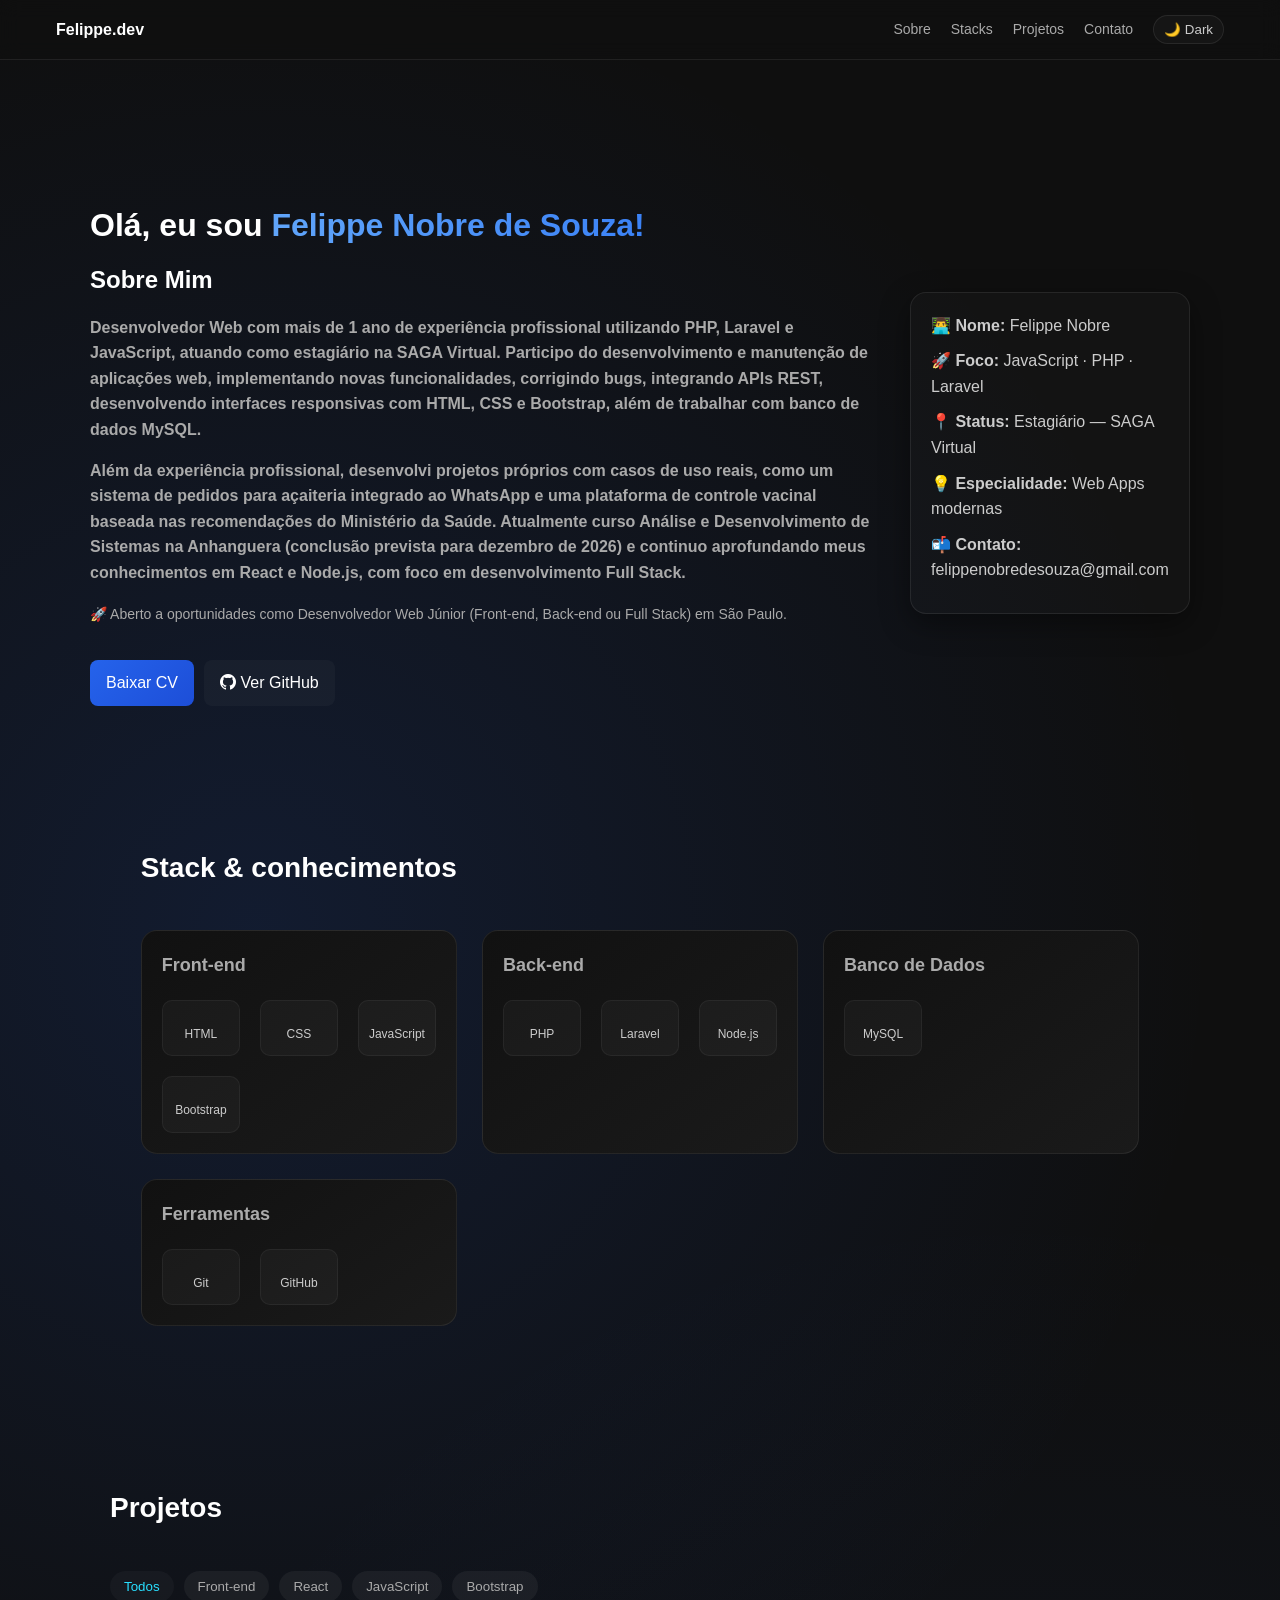
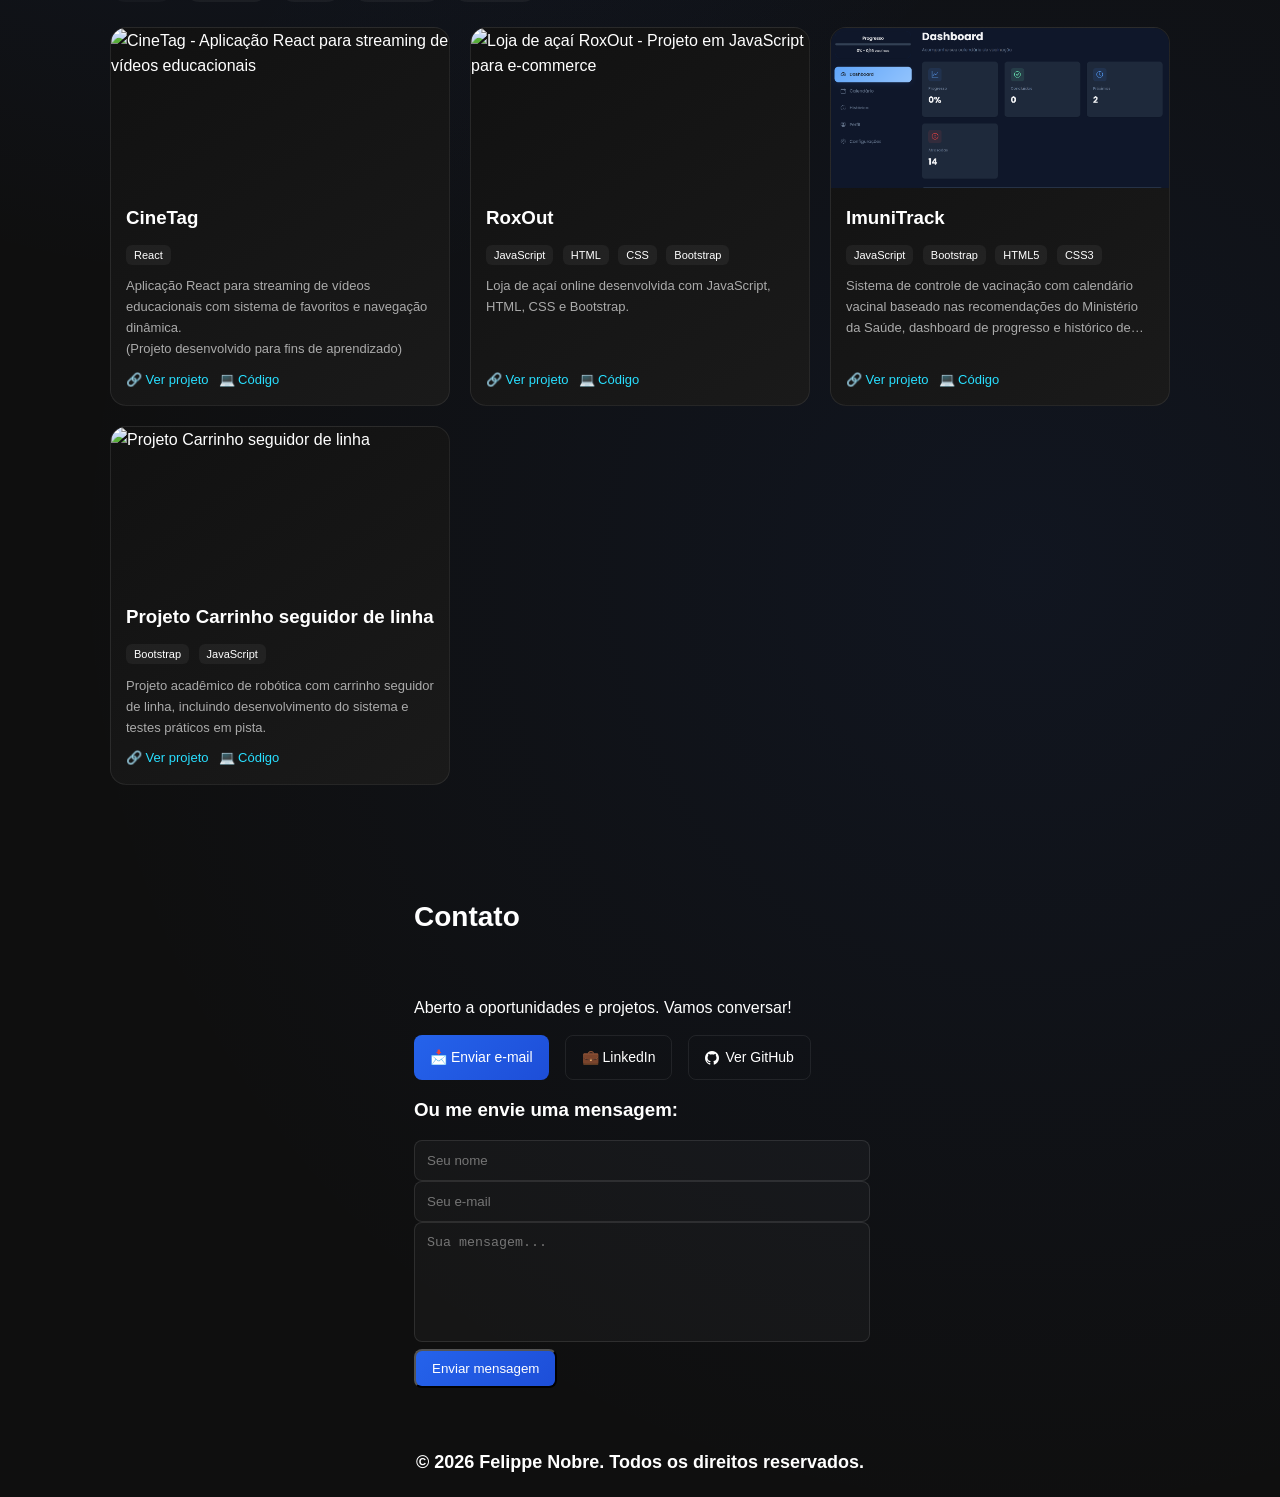
==== commit 0c1b02aa: "Arrumando o portfólio" ====
--- a/index.html
+++ b/index.html
@@ -74,35 +74,35 @@
         <h1 class="titulo-hero">
           Olá, eu sou <span class="nome">Felippe Nobre de Souza!</span>
         </h1>
+
         <h2>Sobre Mim</h2>
 
         <p>
-          Sou desenvolvedor Full Stack, especializado em JavaScript (React e Node.js), com conhecimentos em PHP
-          (Laravel). Desenvolvo aplicações web com foco em funcionalidade, organização de código e uma boa experiência
-          do usuário.
+          Desenvolvedor Web com mais de 1 ano de experiência profissional utilizando
+          <strong>PHP, Laravel e JavaScript</strong>, atuando como estagiário na
+          SAGA Virtual. Participo do desenvolvimento e manutenção de aplicações web,
+          implementando novas funcionalidades, corrigindo bugs, integrando APIs REST, desenvolvendo interfaces responsivas com HTML, CSS e Bootstrap, além de trabalhar com banco de dados MySQL.
         </p>
 
         <p>
-          Atualmente, curso Análise e Desenvolvimento de Sistemas (ADS) e possuo experiência prática no desenvolvimento
-          de sistemas web, incluindo autenticação de usuários e construção de interfaces modernas.
+          Além da experiência profissional, desenvolvi projetos próprios com casos de uso reais,
+          como um sistema de pedidos para açaiteria integrado ao WhatsApp e uma plataforma de
+          controle vacinal baseada nas recomendações do Ministério da Saúde. Atualmente curso
+          <strong>Análise e Desenvolvimento de Sistemas</strong> na Anhanguera
+          (conclusão prevista para dezembro de 2026) e continuo aprofundando meus conhecimentos
+          em <strong>React</strong> e <strong>Node.js</strong>, com foco em desenvolvimento Full Stack.
         </p>
-        <p>Tenho facilidade em transformar ideias em aplicações funcionais — como no desenvolvimento de um sistema de
-          pedidos para açaiteria, com seleção dinâmica de produtos, regras de adicionais, cálculo automático de valores
-          e envio integrado via WhatsApp — aplicando boas práticas, código limpo e atenção à performance.</p>
-        <p>Já desenvolvi projetos como sistemas de gerenciamento e aplicações interativas, sempre buscando resolver
-          problemas reais com soluções simples e eficientes.</p>
-        <p>
-          Sigo em constante evolução, aprofundando meus conhecimentos em back-end com Node.js e bancos de dados
-          relacionais, como MySQL.
-        </p>
 
         <p class="highlight-text">
-          🚀 Desenvolvedor Full Stack em busca de novos desafios.
+          🚀 Aberto a oportunidades como Desenvolvedor Web Júnior (Front-end, Back-end ou Full Stack) em São Paulo.
         </p>
 
         <!-- BOTÕES -->
         <div class="sobre-buttons">
-          <a href="src/Curriculo-Felippe.pdf" class="btn-primary" download>Baixar CV</a>
+          <a href="src/Curriculo/Curriculo-Felippe-Nobre.pdf" class="btn-primary" download>
+            Baixar CV
+          </a>
+
           <a href="https://github.com/Felippe-nobre" target="_blank" class="btn-secondary bi bi-github">
             Ver GitHub
           </a>
@@ -112,9 +112,10 @@
       <!-- CARD LATERAL -->
       <div class="sobre-card">
         <div><strong>👨‍💻 Nome:</strong> Felippe Nobre</div>
-        <div><strong>🚀 Foco:</strong> Full Stack (React e Node.js)</div>
-        <div><strong>📍 Status:</strong> Estagiário Full Stack</div>
+        <div><strong>🚀 Foco:</strong> JavaScript · PHP · Laravel</div>
+        <div><strong>📍 Status:</strong> Estagiário — SAGA Virtual</div>
         <div><strong>💡 Especialidade:</strong> Web Apps modernas</div>
+        <div><strong>📬 Contato:</strong> felippenobredesouza@gmail.com</div>
       </div>
 
     </div>
@@ -236,8 +237,8 @@
       </div>
 
       <div class="project-card hidden" data-category="frontend javascript bootstrap">
-        <img src="src/img/imuni-track.vercel.app_.png" alt="ImuniTrack - Dashboard de controle de vacinação com calendário vacinal" width="280"
-          height="160">
+        <img src="src/img/imuni-track.vercel.app_.png"
+          alt="ImuniTrack - Dashboard de controle de vacinação com calendário vacinal" width="280" height="160">
 
         <div class="project-content">
           <h3>ImuniTrack</h3>
--- a/src/css/style.css
+++ b/src/css/style.css
@@ -241,34 +241,17 @@
   gap: 10px;
 }
 
-.sobre-texto .highlight-text  {
-  background: var(--gradiente-destaque);
+.sobre-texto .highlight-text {
+  background: transparent;
   border: none;
-  color: var(--bg-highlight);
-
-  padding: 12px 20px;
-  border-radius: 10px;
-  text-decoration: none;
-  font-weight: 600;
-
+  color: var(--text-muted);
+  padding: 0;
+  font-size: 14px;
+  font-weight: 400;
   display: inline-flex;
   align-items: center;
-  gap: 8px;
-  text-shadow: 0 1px 2px rgba(0,0,0,0.4);
-
-  transition: all 0.3s ease;
-  box-shadow: 0 4px 14px rgba(249, 115, 22, 0.4);
-}
-
-.sobre-texto .highlight-text:hover {
-  transform: translateY(-2px);
-  box-shadow: 0 8px 20px rgba(249, 115, 22, 0.6);
-}
-
-.sobre-texto .highlight-text:active {
-  transform: scale(0.98);
-}
-
+  gap: 6px;
+}
 
 .btn-primary {
   background: var(--gradient-button);
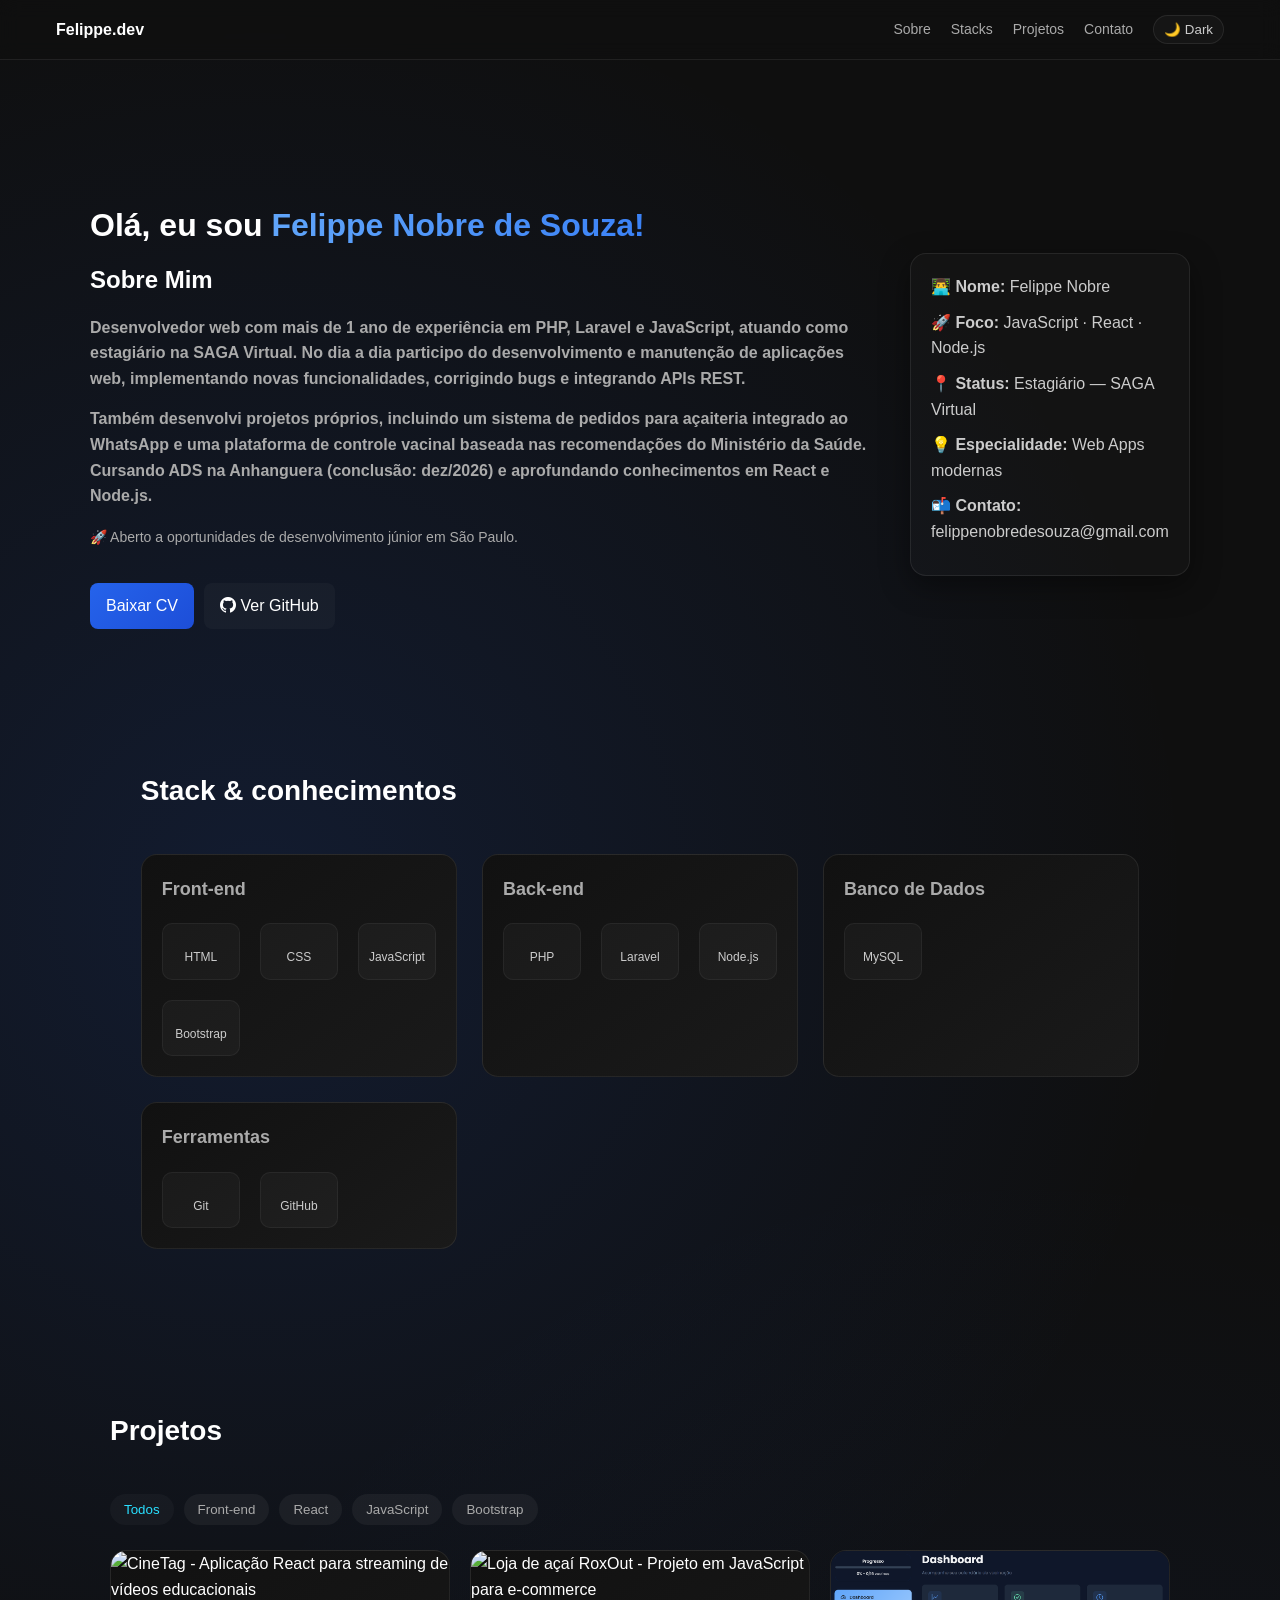
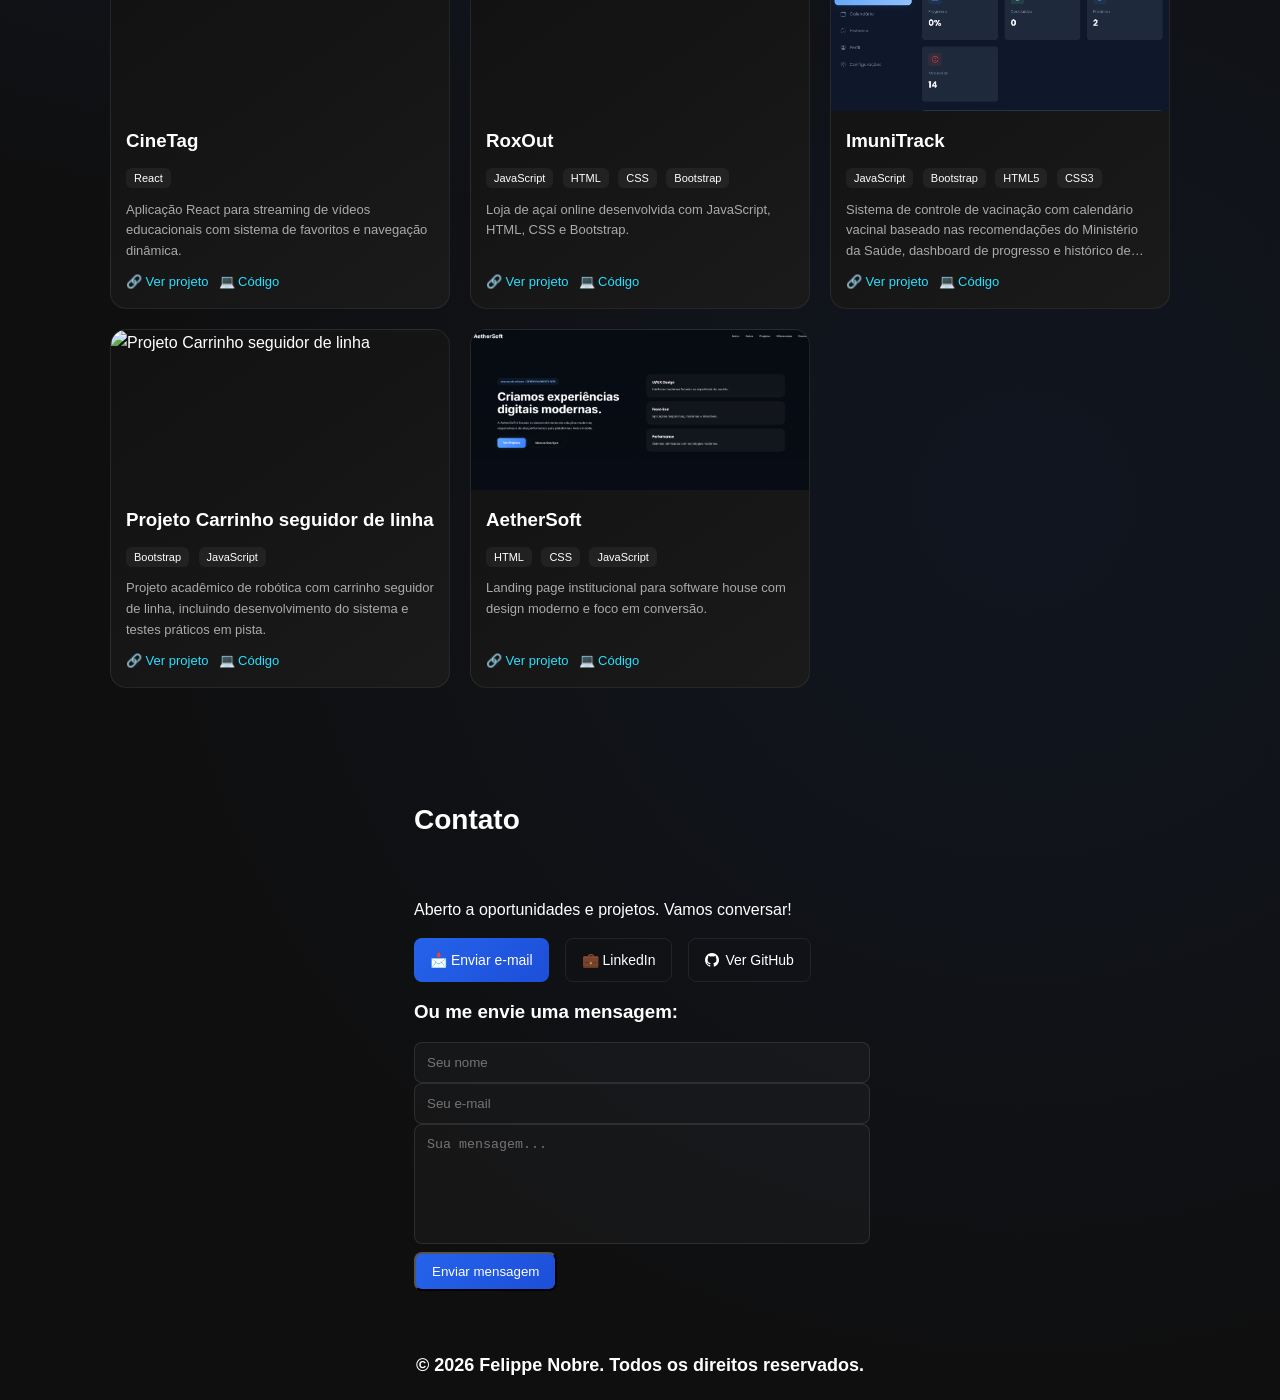
==== commit 2b50216b: "Arrumando o portifolio" ====
--- a/index.html
+++ b/index.html
@@ -5,7 +5,7 @@
   <meta charset="UTF-8">
   <meta name="viewport" content="width=device-width, initial-scale=1.0">
   <meta name="description"
-    content="Portfólio de Felippe Nobre, desenvolvedor Full Stack especializado em JavaScript (React, Node.js) e PHP (Laravel). Confira meus projetos e currículo.">
+    content="Portfólio de Felippe Nobre, desenvolvedor web com experiência em PHP, Laravel e JavaScript. Confira meus projetos e currículo.">
   <title>Felippe Nobre — Desenvolvedor Full Stack</title>
 
   <link rel="canonical" href="https://felippe-nobre.vercel.app/">
@@ -14,7 +14,7 @@
   <meta property="og:type" content="website">
   <meta property="og:title" content="Felippe Nobre — Desenvolvedor Full Stack">
   <meta property="og:description"
-    content="Desenvolvedor Full Stack especializado em JavaScript (React, Node.js) e PHP (Laravel).">
+    content="Desenvolvedor web com experiência em PHP, Laravel e JavaScript. Estagiário na SAGA Virtual.">
   <meta property="og:url" content="https://felippe-nobre.vercel.app/">
   <meta property="og:locale" content="pt_BR">
 
@@ -78,23 +78,19 @@
         <h2>Sobre Mim</h2>
 
         <p>
-          Desenvolvedor Web com mais de 1 ano de experiência profissional utilizando
-          <strong>PHP, Laravel e JavaScript</strong>, atuando como estagiário na
-          SAGA Virtual. Participo do desenvolvimento e manutenção de aplicações web,
-          implementando novas funcionalidades, corrigindo bugs, integrando APIs REST, desenvolvendo interfaces responsivas com HTML, CSS e Bootstrap, além de trabalhar com banco de dados MySQL.
+          Desenvolvedor web com mais de 1 ano de experiência em PHP, Laravel e JavaScript, atuando como estagiário na
+          SAGA Virtual. No dia a dia participo do desenvolvimento e manutenção de aplicações web, implementando novas
+          funcionalidades, corrigindo bugs e integrando APIs REST.
         </p>
 
         <p>
-          Além da experiência profissional, desenvolvi projetos próprios com casos de uso reais,
-          como um sistema de pedidos para açaiteria integrado ao WhatsApp e uma plataforma de
-          controle vacinal baseada nas recomendações do Ministério da Saúde. Atualmente curso
-          <strong>Análise e Desenvolvimento de Sistemas</strong> na Anhanguera
-          (conclusão prevista para dezembro de 2026) e continuo aprofundando meus conhecimentos
-          em <strong>React</strong> e <strong>Node.js</strong>, com foco em desenvolvimento Full Stack.
+          Também desenvolvi projetos próprios, incluindo um sistema de pedidos para açaiteria integrado ao WhatsApp e
+          uma plataforma de controle vacinal baseada nas recomendações do Ministério da Saúde. Cursando ADS na
+          Anhanguera (conclusão: dez/2026) e aprofundando conhecimentos em React e Node.js.
         </p>
 
         <p class="highlight-text">
-          🚀 Aberto a oportunidades como Desenvolvedor Web Júnior (Front-end, Back-end ou Full Stack) em São Paulo.
+          🚀 Aberto a oportunidades de desenvolvimento júnior em São Paulo.
         </p>
 
         <!-- BOTÕES -->
@@ -112,7 +108,7 @@
       <!-- CARD LATERAL -->
       <div class="sobre-card">
         <div><strong>👨‍💻 Nome:</strong> Felippe Nobre</div>
-        <div><strong>🚀 Foco:</strong> JavaScript · PHP · Laravel</div>
+        <div><strong>🚀 Foco:</strong> JavaScript · React · Node.js</div>
         <div><strong>📍 Status:</strong> Estagiário — SAGA Virtual</div>
         <div><strong>💡 Especialidade:</strong> Web Apps modernas</div>
         <div><strong>📬 Contato:</strong> felippenobredesouza@gmail.com</div>
@@ -204,7 +200,6 @@
           </div>
 
           <p>Aplicação React para streaming de vídeos educacionais com sistema de favoritos e navegação dinâmica.</p>
-          <p>(Projeto desenvolvido para fins de aprendizado)</p>
 
           <div class="project-links">
             <a href="https://cinetag-beta-hazel.vercel.app/" target="_blank">🔗 Ver projeto</a>
@@ -281,6 +276,26 @@
           </div>
         </div>
       </div>
+      <div class="project-card hidden" data-category="frontend javascript">
+  <img src="src/img/aethersoft.png" alt="AetherSoft - Landing page institucional para software house" width="280" height="160">
+
+  <div class="project-content">
+    <h3>AetherSoft</h3>
+
+    <div class="tags">
+      <span>HTML</span>
+      <span>CSS</span>
+      <span>JavaScript</span>
+    </div>
+
+    <p>Landing page institucional para software house com design moderno e foco em conversão.</p>
+
+    <div class="project-links">
+      <a href="https://aether-soft.vercel.app/" target="_blank">🔗 Ver projeto</a>
+      <a href="https://github.com/Felippe-nobre/AetherSoft" target="_blank">💻 Código</a>
+    </div>
+  </div>
+</div>
     </div>
   </section>
 
--- a/src/css/style.css
+++ b/src/css/style.css
@@ -722,59 +722,167 @@
   font-weight: bold;
 }
 
-/* RESPONSIVO */
+
+
+/* =======================================================
+   RESPONSIVIDADE
+======================================================= */
 
 @media (max-width: 768px) {
+
+  /* HEADER */
+
   .header {
-    padding: 10px;
+    padding: 10px 0;
   }
 
   .nav-container {
     flex-direction: column;
-    align-items: flex-start;
-    gap: 10px;
+    align-items: center;
+    gap: 14px;
+    text-align: center;
   }
 
   .nav-links {
-    width: 100%;
-    justify-content: space-between;
-    gap: 10px;
+    justify-content: center;
+    flex-wrap: wrap;
+    gap: 14px;
   }
 
   .nav-links a {
-    font-size: 13px;
-  }
-
-  .theme-toggle {
-    padding: 5px 8px;
-    font-size: 12px;
+    font-size: 14px;
+  }
+
+  /* SOBRE */
+
+  .sobre {
+    margin-top: 120px;
+    padding: 50px 16px;
   }
 
   .sobre-container {
     grid-template-columns: 1fr;
-  }
-
-  .sobre {
-    margin-top: 140px;
-  }
-
-  .sobre,
-  .skills-dashboard,
-  .projects-section,
+    gap: 30px;
+  }
+
+  .sobre-texto {
+    text-align: center;
+  }
+
+  .titulo-hero {
+    font-size: 34px;
+  }
+
+  .sobre-buttons {
+    justify-content: center;
+    flex-wrap: wrap;
+  }
+
+  .sobre-card {
+    width: 100%;
+  }
+
+  /* SKILLS */
+
+  .skills-dashboard {
+    padding: 60px 16px;
+  }
+
+  .title {
+    text-align: center;
+    font-size: 26px;
+  }
+
+  .skills-grid {
+    grid-template-columns: 1fr;
+    gap: 22px;
+  }
+
+  .skill-box {
+    min-width: 0;
+  }
+
+  .skill-items {
+    grid-template-columns: repeat(3, 1fr);
+    gap: 16px;
+  }
+
+  .item {
+    max-width: 100%;
+    width: 100%;
+  }
+
+  /* PROJETOS */
+
+  .projects-grid {
+    grid-template-columns: 1fr;
+  }
+
+  /* CONTATO */
+
   .contact-section {
-    scroll-margin-top: 140px;
+    max-width: 100%;
+    padding: 0 16px;
+  }
+
+  .contact-actions {
+    flex-direction: column;
+  }
+
+  .contact-actions a {
+    width: 100%;
+    justify-content: center;
+  }
+
+}
+
+/* =======================================================
+   CELULARES PEQUENOS
+======================================================= */
+
+@media (max-width: 480px) {
+
+  .titulo-hero {
+    font-size: 28px;
+    line-height: 1.25;
+  }
+
+  .sobre h2 {
+    font-size: 30px;
+  }
+
+  .sobre-texto p {
+    font-size: 15px;
+  }
+
+  .btn-primary,
+  .btn-secondary {
+    width: 100%;
+    text-align: center;
+  }
+
+  .sobre-buttons {
+    flex-direction: column;
   }
 
   .skill-items {
     grid-template-columns: repeat(2, 1fr);
   }
 
-  .contact-actions {
-    flex-direction: column;
-  }
-
-  .contact-actions a {
-    justify-content: center;
-    width: 100%;
-  }
-}
+  .item {
+    padding: 16px 10px;
+  }
+
+  .item i {
+    font-size: 24px;
+  }
+
+  .item span {
+    font-size: 11px;
+  }
+
+  .project-card img {
+    height: 180px;
+  }
+
+}
